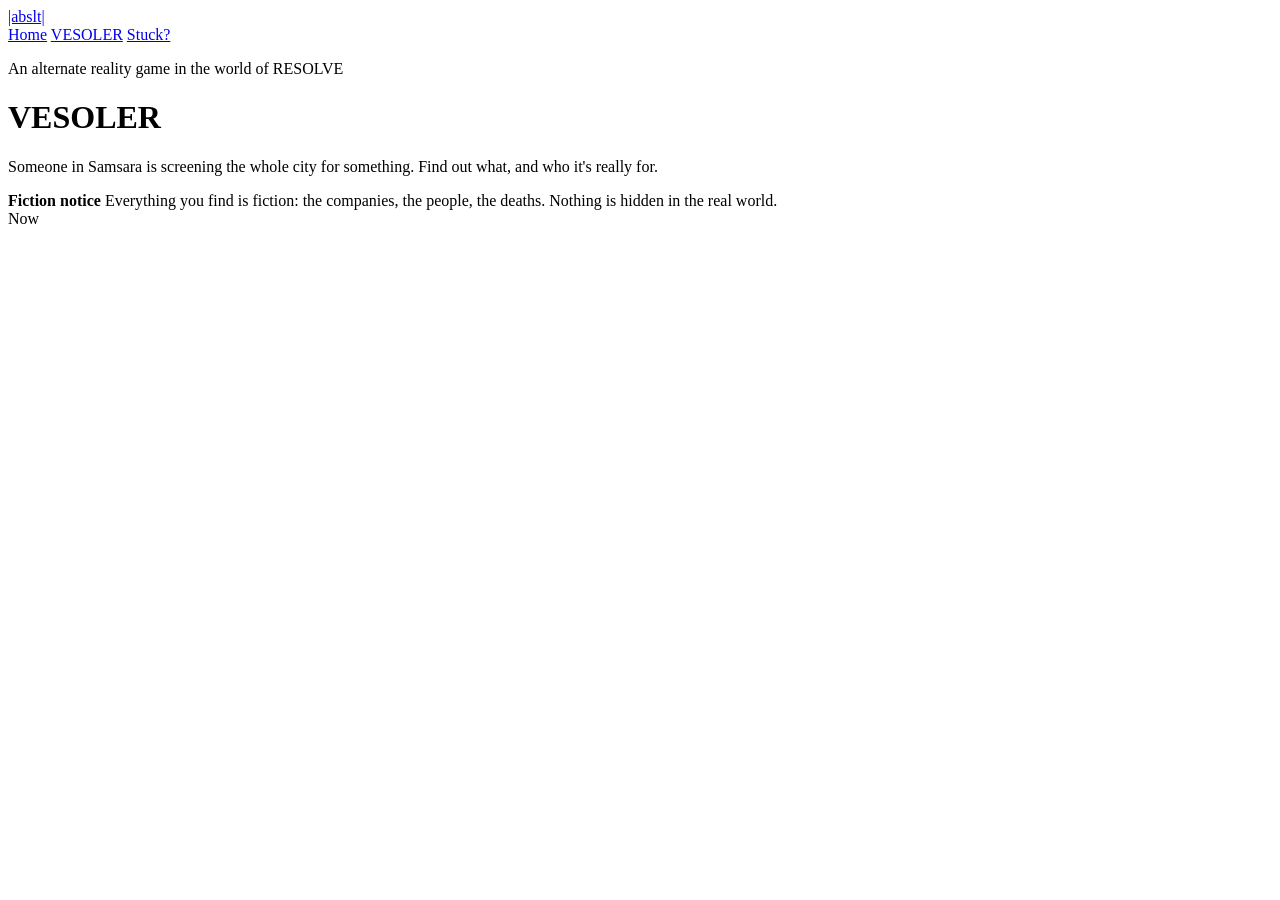
==== vesoler.html @ eb2dec8d "added header to vesoler.html, added stuck.html, added link to vesoler on index.html, added hub.css" ====
<!DOCTYPE html>
<html>
    <head>
        <title>VESOLER | abslt</title>
        <link rel="preconnect" href="https://fonts.googleapis.com">
        <link rel="preconnect" href="https://fonts.gstatic.com" crossorigin>
        <link rel="stylesheet" href="hub.css">
    </head>

    <body>
        <nav>
            <a class="mark" href="index.html">|abslt|</a>
            <div class="links">
                <a href="index.html">Home</a>
                <a href="vesoler.html" aria-current="page">VESOLER</a>
                <a href="stuck.html">Stuck?</a>
            </div>
        </nav>

        <main>
            <header class="hero">
                <div class="wrap">
                    <p class="mono">An alternate reality game in the world of RESOLVE</p>
                    <h1 class="title">
                        <span class="surface">VESOLER</span>
                    </h1>
                    <p class="lede">Someone in Samsara is screening the whole city for something. Find out what, and who it's really for.</p>
                    <div class="stamp">
                        <strong>Fiction notice</strong>
                        Everything you find is fiction: the companies, the people, the deaths. Nothing is hidden in the real world.
                    </div>
                </div>
            </header>

            <div class="wrap">
                <div class="status">
                    <span class="mono">Now</span>
                    <span class="now"></span>
                </div>
            </div>
        </main>
    </body>
</html>
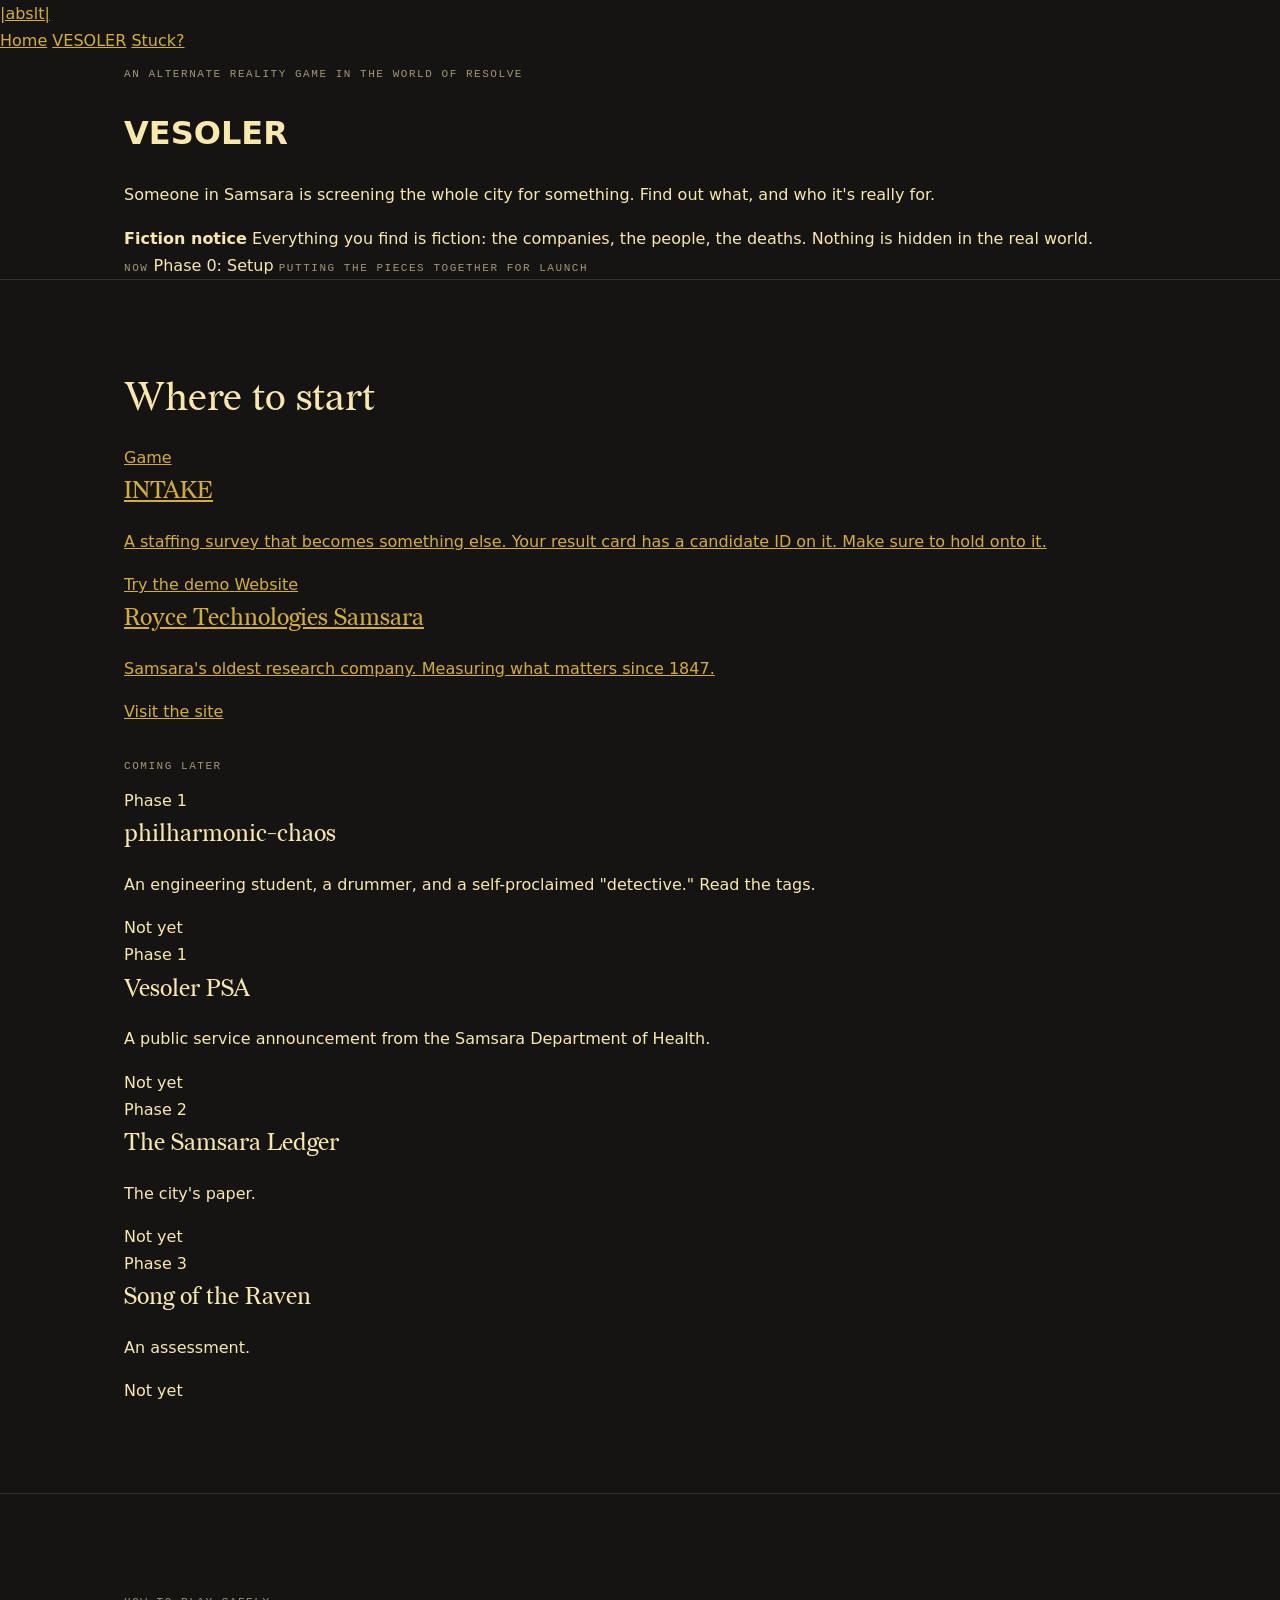
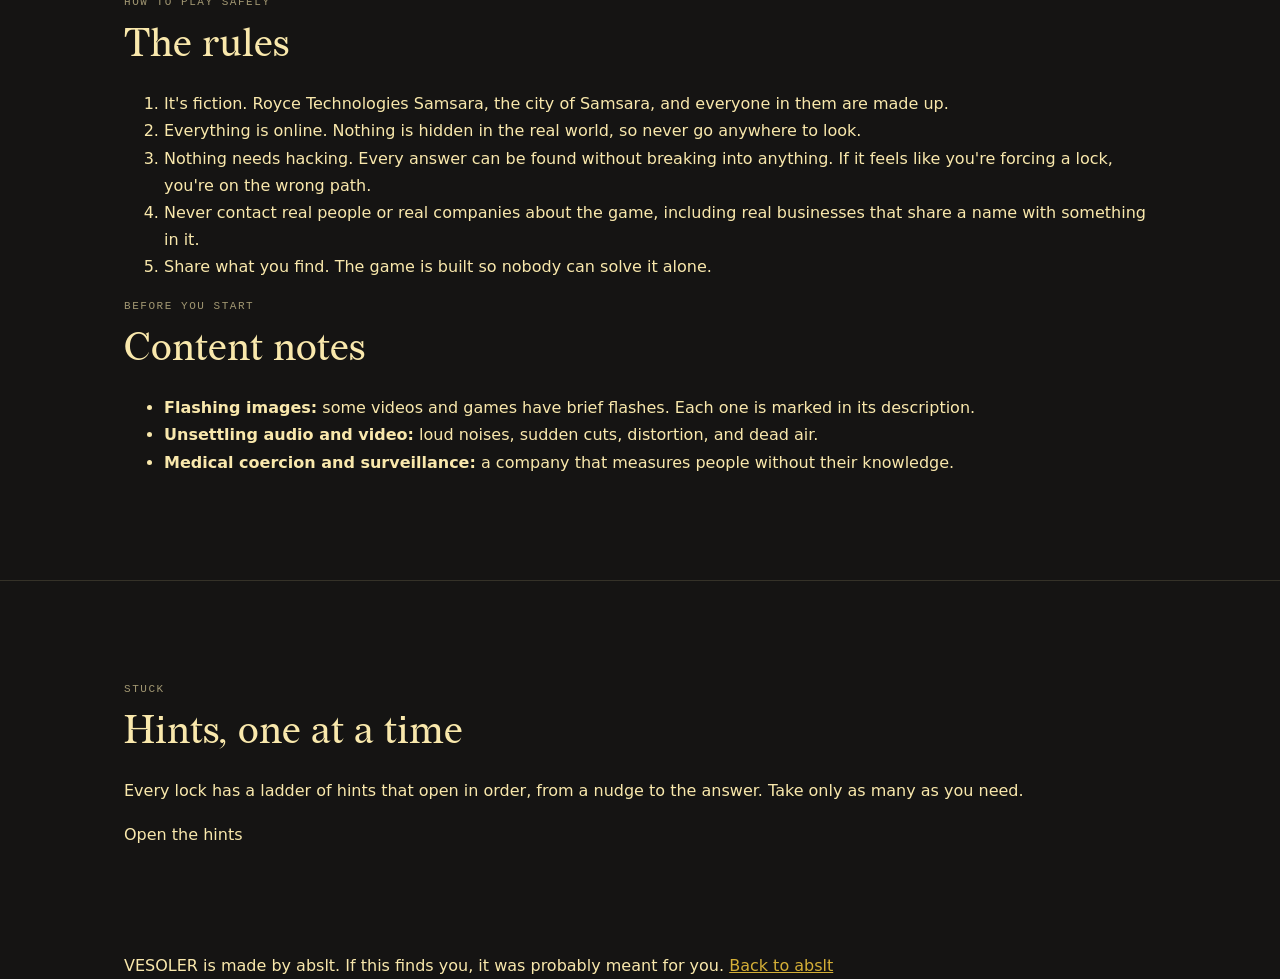
==== commit a11e81ed: "added help, rules, and content notes to vesoler.html; added root, fonts, and font styling to hub.css" ====
--- a/vesoler.html
+++ b/vesoler.html
@@ -32,12 +32,87 @@
                 </div>
             </header>
 
+            <!--Current State-->
             <div class="wrap">
                 <div class="status">
                     <span class="mono">Now</span>
-                    <span class="now"></span>
+                    <span class="now">Phase 0: Setup</span>
+                    <span class="mono">Putting the pieces together for launch</span>
                 </div>
             </div>
+
+            <!--Where to Start-->
+            <section id="start">
+                <div class="wrap">
+                    <h2>Where to start</h2>
+                    <div class="doors">
+                        <a class="door" href="https://github.com/absltx09/INTAKE">
+                            <span class="tag live">Game</span>
+                            <h3>INTAKE</h3>
+                            <p>A staffing survey that becomes something else. Your result card has a candidate ID on it. Make sure to hold onto it.</p>
+                            <span class="go">Try the demo</span>
+                        </a>
+                        <a class="door" href="https://github.com/absltx09/royce-tech-samsara">
+                            <span class="tag later">Website</span>
+                            <h3>Royce Technologies Samsara</h3>
+                            <p>Samsara's oldest research company. Measuring what matters since 1847.</p>
+                            <span class="go">Visit the site</span>
+                        </a>
+                    </div>
+                    <p class="mono" style="margin-top:32px">Coming later</p>
+                    <div class="doors">
+                        <div class="door soon"><span class="tag later">Phase 1</span><h3>philharmonic-chaos</h3><p>An engineering student, a drummer, and a self-proclaimed "detective." Read the tags.</p><span class="go">Not yet</span></div>
+                        <div class="door soon"><span class="tag later">Phase 1</span><h3>Vesoler PSA</h3><p>A public service announcement from the Samsara Department of Health.</p><span class="go">Not yet</span></div>
+                        <div class="door soon"><span class="tag later">Phase 2</span><h3>The Samsara Ledger</h3><p>The city's paper.</p><span class="go">Not yet</span></div>
+                        <div class="door soon"><span class="tag later">Phase 3</span><h3>Song of the Raven</h3><p>An assessment.</p><span class="go">Not yet</span></div>
+                    </div>
+                </div>
+            </section>
+
+            <!--Rules-->
+            <section id="rules">
+                <div class="wrap two">
+                    <div>
+                        <p class="mono">How to play safely</p>
+                        <h2>The rules</h2>
+                        <ol class="rules">
+                            <li>It's fiction. Royce Technologies Samsara, the city of Samsara, and everyone in them are made up.</li>
+                            <li>Everything is online. Nothing is hidden in the real world, so never go anywhere to look.</li>
+                            <li>Nothing needs hacking. Every answer can be found without breaking into anything. If it feels like you're forcing a lock, you're on the wrong path.</li>
+                            <li>Never contact real people or real companies about the game, including real businesses that share a name with something in it.</li>
+                            <li>Share what you find. The game is built so nobody can solve it alone.</li>
+                        </ol>
+                    </div>
+                    <div>
+                        <p class="mono">Before you start</p>
+                        <h2>Content notes</h2>
+                        <ul class="notes">
+                            <li><strong>Flashing images:</strong> some videos and games have brief flashes. Each one is marked in its description.</li>
+                            <li><strong>Unsettling audio and video:</strong> loud noises, sudden cuts, distortion, and dead air.</li>
+                            <li><strong>Medical coercion and surveillance:</strong> a company that measures people without their knowledge.</li>
+                        </ul>
+                    </div>
+                </div>
+            </section>
+
+            <!--Help-->
+            <section id="help">
+                <div class="wrap two">
+                    <div>
+                        <p class="mono">Stuck</p>
+                        <h2>Hints, one at a time</h2>
+                        <p>Every lock has a ladder of hints that open in order, from a nudge to the answer. Take only as many as you need.</p>
+                        <p><a href="stuck.html"></a>Open the hints</p>
+                    </div>
+                </div>
+            </section>
         </main>
+
+        <footer>
+            <div class="wrap">
+                <span>VESOLER is made by abslt. If this finds you, it was probably meant for you.</span>
+                <a href="index.html">Back to abslt</a>
+            </div>
+        </footer>
     </body>
 </html>
--- a/hub.css
+++ b/hub.css
@@ -0,0 +1,33 @@
+@font-face { font-family: 'Redaction'; src: url(fonts/Redaction-Regular.woff2); }
+@font-face { font-family: 'Redaction'; src: url(fonts/Redaction-Italic.woff2); font-style: italic; }
+@font-face { font-family: 'Redaction 35'; src: url(fonts/Redaction_35-Regular.woff2); }
+@font-face { font-family: 'Redaction 70'; src: url(fonts/Redaction_70-Regular.woff2); }
+
+:root {
+    --ink:#151413;--cream:#f9e8ac;--gold:#d4af37;--red:#912925;
+    --ash:#6e6a64;--silver:#c9c6bf;
+    --txt:#f9e8ac;--txt2:rgba(249,232,172,.62);--txt3:rgba(249,232,172,.32);
+    --line: rgba(249,232,172, .14); --goldline: rgba(212, 175, 55, .35);
+    --border:rgba(249,232,172,.1);--bw:rgba(212,175,55,.25);
+    --deco:'Italiana',Didot,Georgia,serif;
+    --litur:'Redaction',Georgia,serif;
+    --sans:'Inter',system-ui,sans-serif;
+    --mono:'IBM Plex Mono',ui-monospace,'Courier New',monospace;
+}
+
+* { box-sizing: border-box; }
+html { scroll-behavior: smooth;}
+body {
+    margin: 0; background: var(--ink); color: var(--cream);
+    font: 300 16px/1.7 var(--sans);
+    overflow-x: hidden;
+}
+a { color: var(--gold) }
+a:focus-visible, button:focus-visible, summary:focus-visible { outline: 1px solid var(--gold); outline-offset: 4px; }
+
+.wrap { max-width: 1080px; margin: 0 auto; padding: 0 24px; }
+section { padding: 88px 0; border-top: 1px solid var(--line); }
+
+.mono { font-family: var(--mono); font-size: 11px; letter-spacing: .14em; text-transform: uppercase; color: var(--txt2); }
+h2 { font-family: var(--litur); font-weight: 400; font-size: 40px; line-height: 1.1; margin: 8px 0 24px; }
+h3 { font-family: var(--litur); font-weight: 400; font-size: 24px; margin: 0 0 8px; }
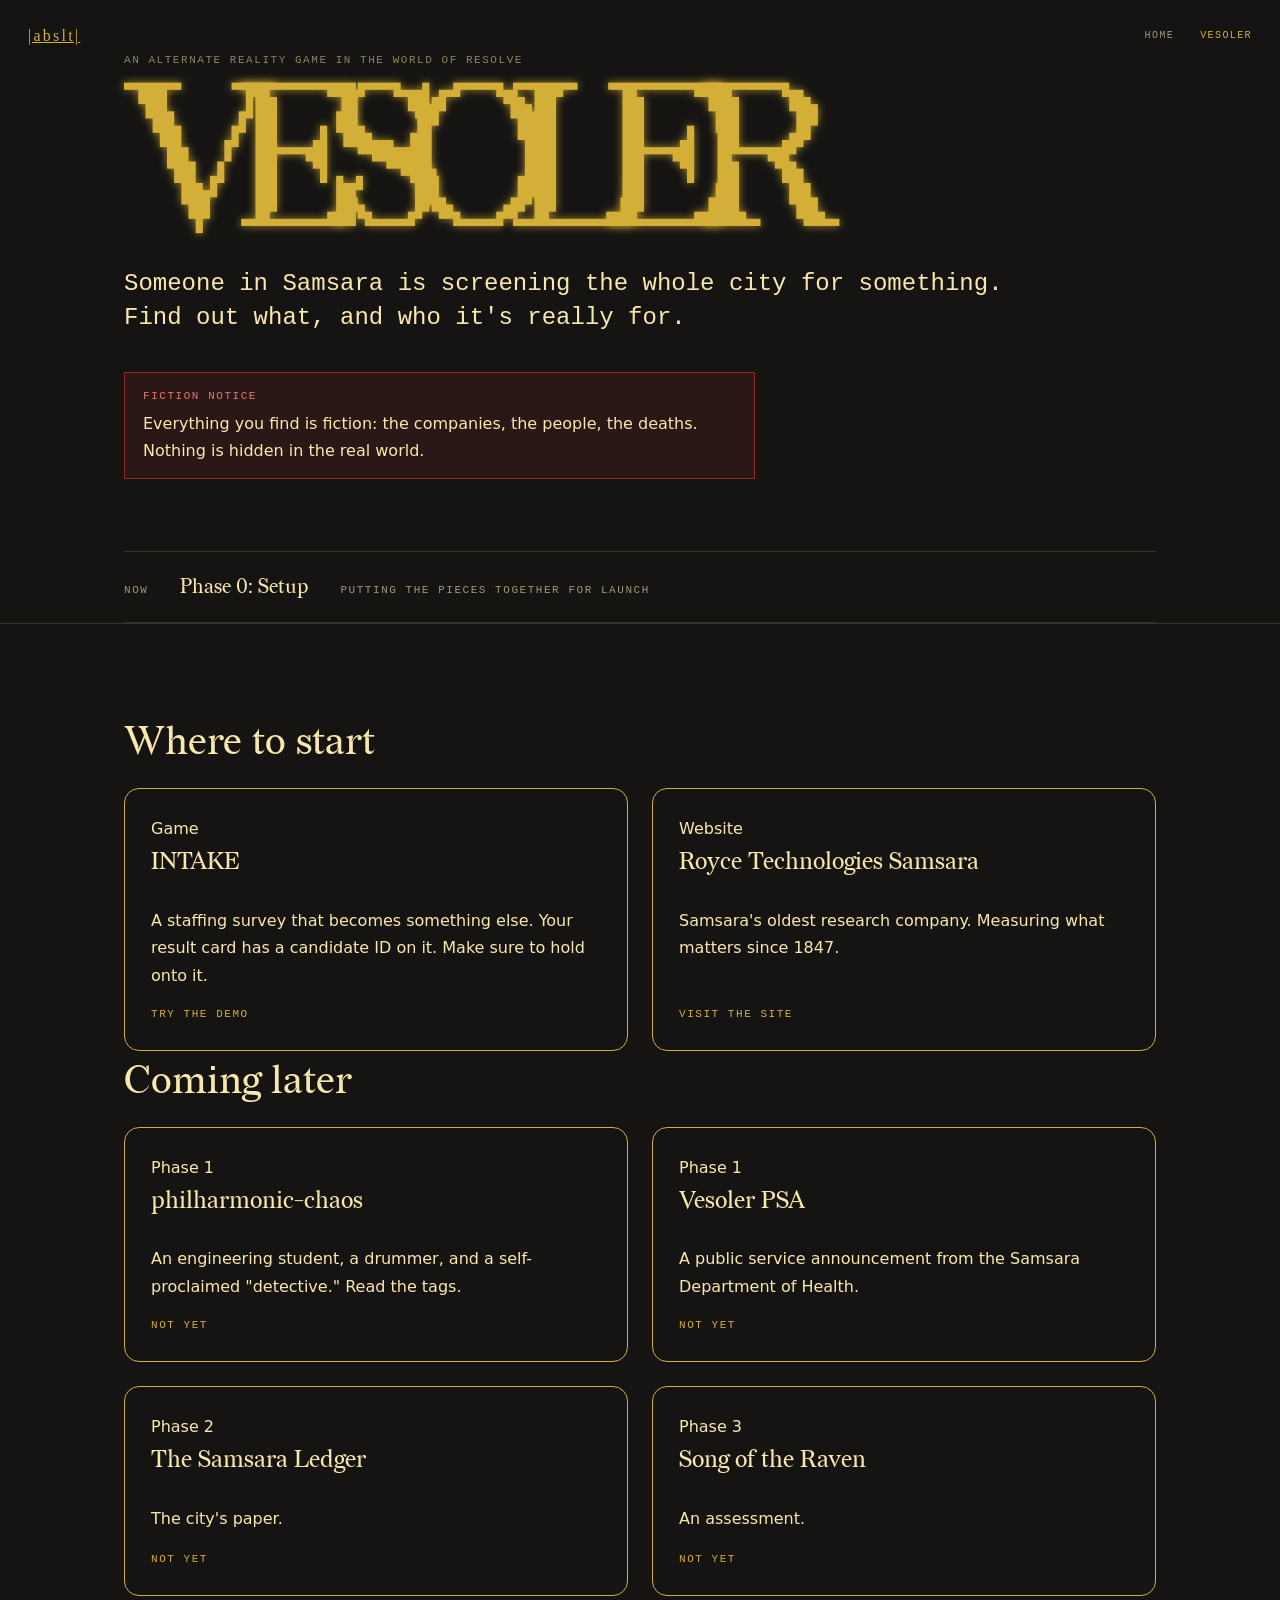
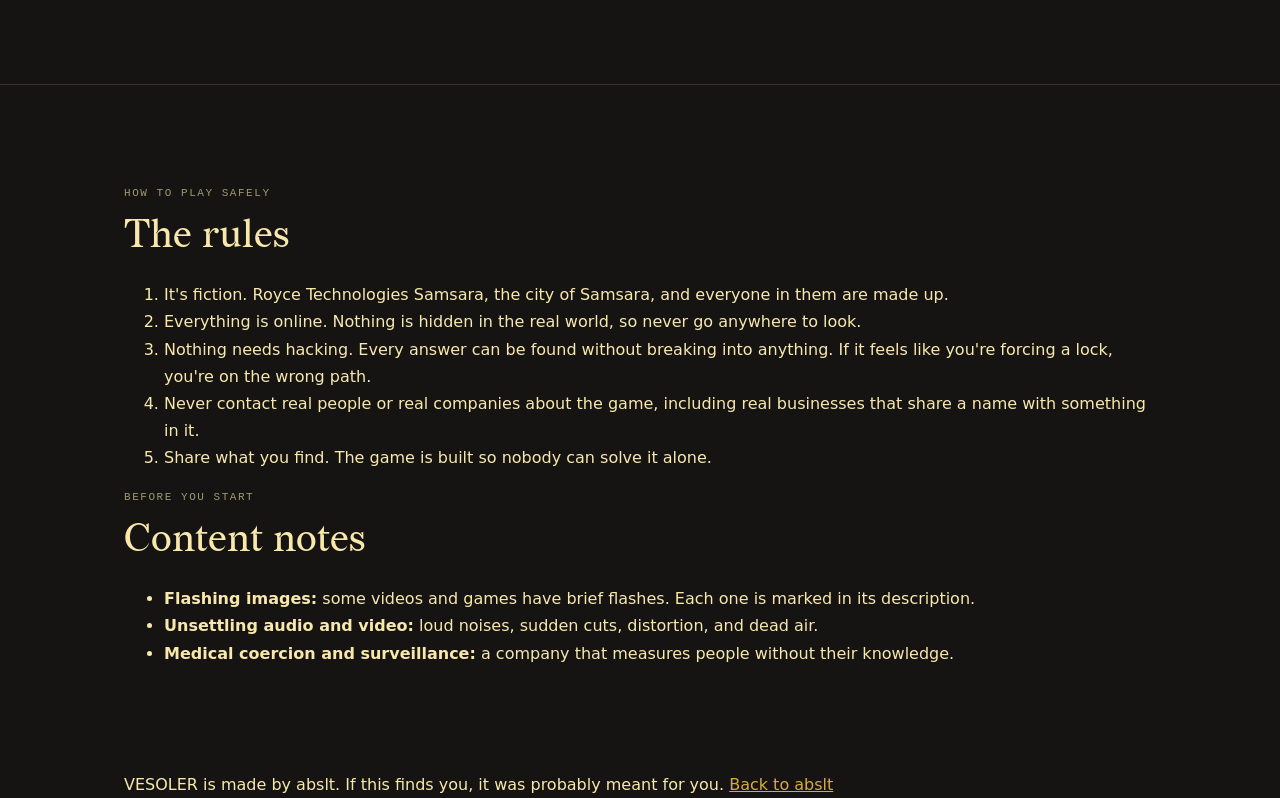
==== commit 2454f4c3: "removed stuck.html; added hero, nav, status, and door styling" ====
--- a/vesoler.html
+++ b/vesoler.html
@@ -11,9 +11,8 @@
         <nav>
             <a class="mark" href="index.html">|abslt|</a>
             <div class="links">
-                <a href="index.html">Home</a>
+                <a href="index.html">HOME</a>
                 <a href="vesoler.html" aria-current="page">VESOLER</a>
-                <a href="stuck.html">Stuck?</a>
             </div>
         </nav>
 
@@ -59,7 +58,7 @@
                             <span class="go">Visit the site</span>
                         </a>
                     </div>
-                    <p class="mono" style="margin-top:32px">Coming later</p>
+                    <h2>Coming later</h2>
                     <div class="doors">
                         <div class="door soon"><span class="tag later">Phase 1</span><h3>philharmonic-chaos</h3><p>An engineering student, a drummer, and a self-proclaimed "detective." Read the tags.</p><span class="go">Not yet</span></div>
                         <div class="door soon"><span class="tag later">Phase 1</span><h3>Vesoler PSA</h3><p>A public service announcement from the Samsara Department of Health.</p><span class="go">Not yet</span></div>
@@ -95,17 +94,6 @@
                 </div>
             </section>
 
-            <!--Help-->
-            <section id="help">
-                <div class="wrap two">
-                    <div>
-                        <p class="mono">Stuck</p>
-                        <h2>Hints, one at a time</h2>
-                        <p>Every lock has a ladder of hints that open in order, from a nudge to the answer. Take only as many as you need.</p>
-                        <p><a href="stuck.html"></a>Open the hints</p>
-                    </div>
-                </div>
-            </section>
         </main>
 
         <footer>
--- a/hub.css
+++ b/hub.css
@@ -28,6 +28,141 @@
 .wrap { max-width: 1080px; margin: 0 auto; padding: 0 24px; }
 section { padding: 88px 0; border-top: 1px solid var(--line); }
 
-.mono { font-family: var(--mono); font-size: 11px; letter-spacing: .14em; text-transform: uppercase; color: var(--txt2); }
-h2 { font-family: var(--litur); font-weight: 400; font-size: 40px; line-height: 1.1; margin: 8px 0 24px; }
-h3 { font-family: var(--litur); font-weight: 400; font-size: 24px; margin: 0 0 8px; }+.mono { 
+    font-family: var(--mono); 
+    font-size: 11px; 
+    letter-spacing: .14em; 
+    text-transform: uppercase; 
+    color: var(--txt2); 
+}
+h2 { 
+    font-family: var(--litur); 
+    font-weight: 400; 
+    font-size: 40px; line-height: 1.1; margin: 8px 0 24px; }
+h3 { 
+    font-family: var(--litur); 
+    font-weight: 400; 
+    font-size: 24px; 
+    margin: 0 0 8px; 
+}
+p { max-width: 62ch; }
+
+nav {
+    position: fixed;
+    top: 0;
+    left: 0;
+    right: 0;
+    z-index: 100;
+    display: flex;
+    align-items: center;
+    justify-content: space-between;
+    padding: 22px 28px;
+    background: linear-gradient(180deg, rgba(21,20,19,.92), transparent);
+}
+
+nav .mark {
+    font-family: var(--deco);
+    font-size: 16px;
+    letter-spacing: .14em;
+    color: var(--gold);
+}
+
+nav .links {
+    font-family: var(--mono);
+    display: flex;
+    gap: 26px;
+    color: var(--txt2);
+    text-transform: uppercase;
+    font-size: 10px;
+    letter-spacing: .14em;
+}
+
+nav .links a:hover { color: var(--gold); }
+nav .links a { color: var(--txt2); text-decoration: none }
+nav .links a[aria-current] { color: var(--gold); }
+
+.hero { padding: 40px 0 72px; border-top: 0; overflow-x: clip; }
+.title { position: relative; margin: 0; line-height: .82; }
+.title .surface {
+    display: block;
+    font-family: 'Redaction 35', var(--litur);
+    font-weight: 400;
+    font-size: clamp(64px, 16vw, 260px);
+    text-shadow: 0 0 8px rgba(212,175,55,.75);
+    letter-spacing: -0.2em;
+    color: var(--gold);
+}
+.hero .sub { margin-top: 28px; }
+.lede {
+    font-family: var(--mono);
+    font-size: 24px;
+    line-height: 1.45;
+    color: var(--cream);
+    margin: 18px 0 0;
+}
+
+.stamp {
+    display: inline-block;
+    margin-top: 36px;
+    border: 1px solid var(--red);
+    color: var(--cream);
+    padding: 14px 18px;
+    max-width: 62ch;
+    background: rgba(145, 41, 37, .18);
+}
+.stamp strong {
+    font-family: var(--mono);
+    font-weight: 500;
+    font-size: 11px;
+    letter-spacing: .14em;
+    color: #e0786f;
+    display: block;
+    margin-bottom: 4px;
+    text-transform: uppercase;
+}
+
+.status {
+    display: flex;
+    flex-wrap: wrap;
+    gap: 8px 32px;
+    align-items: baseline;
+    padding: 18px 0;
+    border-top: 1px solid var(--line);
+    border-bottom: 1px solid var(--line);
+}
+.status .now {
+    font-family: var(--litur);
+    font-size: 20px;
+}
+
+.doors {
+    display: grid;
+    grid-template-columns: repeat(2, 1fr);
+    gap: 24px;
+}
+.door {
+    border: 1px solid var(--gold);
+    border-radius: 15px;
+    padding: 26px;
+    display: flex;
+    flex-direction: column;
+    text-decoration: none;
+    color: var(--cream);
+    transition: transform .3s, box-shadow .3s;
+    min-height: 210px;
+}
+.door:hover{
+    transform: translateY(-10px);
+    box-shadow: 0 0 8px rgba(145,41,37,.75);
+    color: var(--red);
+    border-color: var(--red);
+}
+.door .p { color: var(--txt2); margin: 0 0 18px; }
+.door .go {
+    margin-top: auto;
+    font-family: var(--mono);
+    font-size: 11px;
+    letter-spacing: .14em;
+    text-transform: uppercase;
+    color: var(--gold);
+}
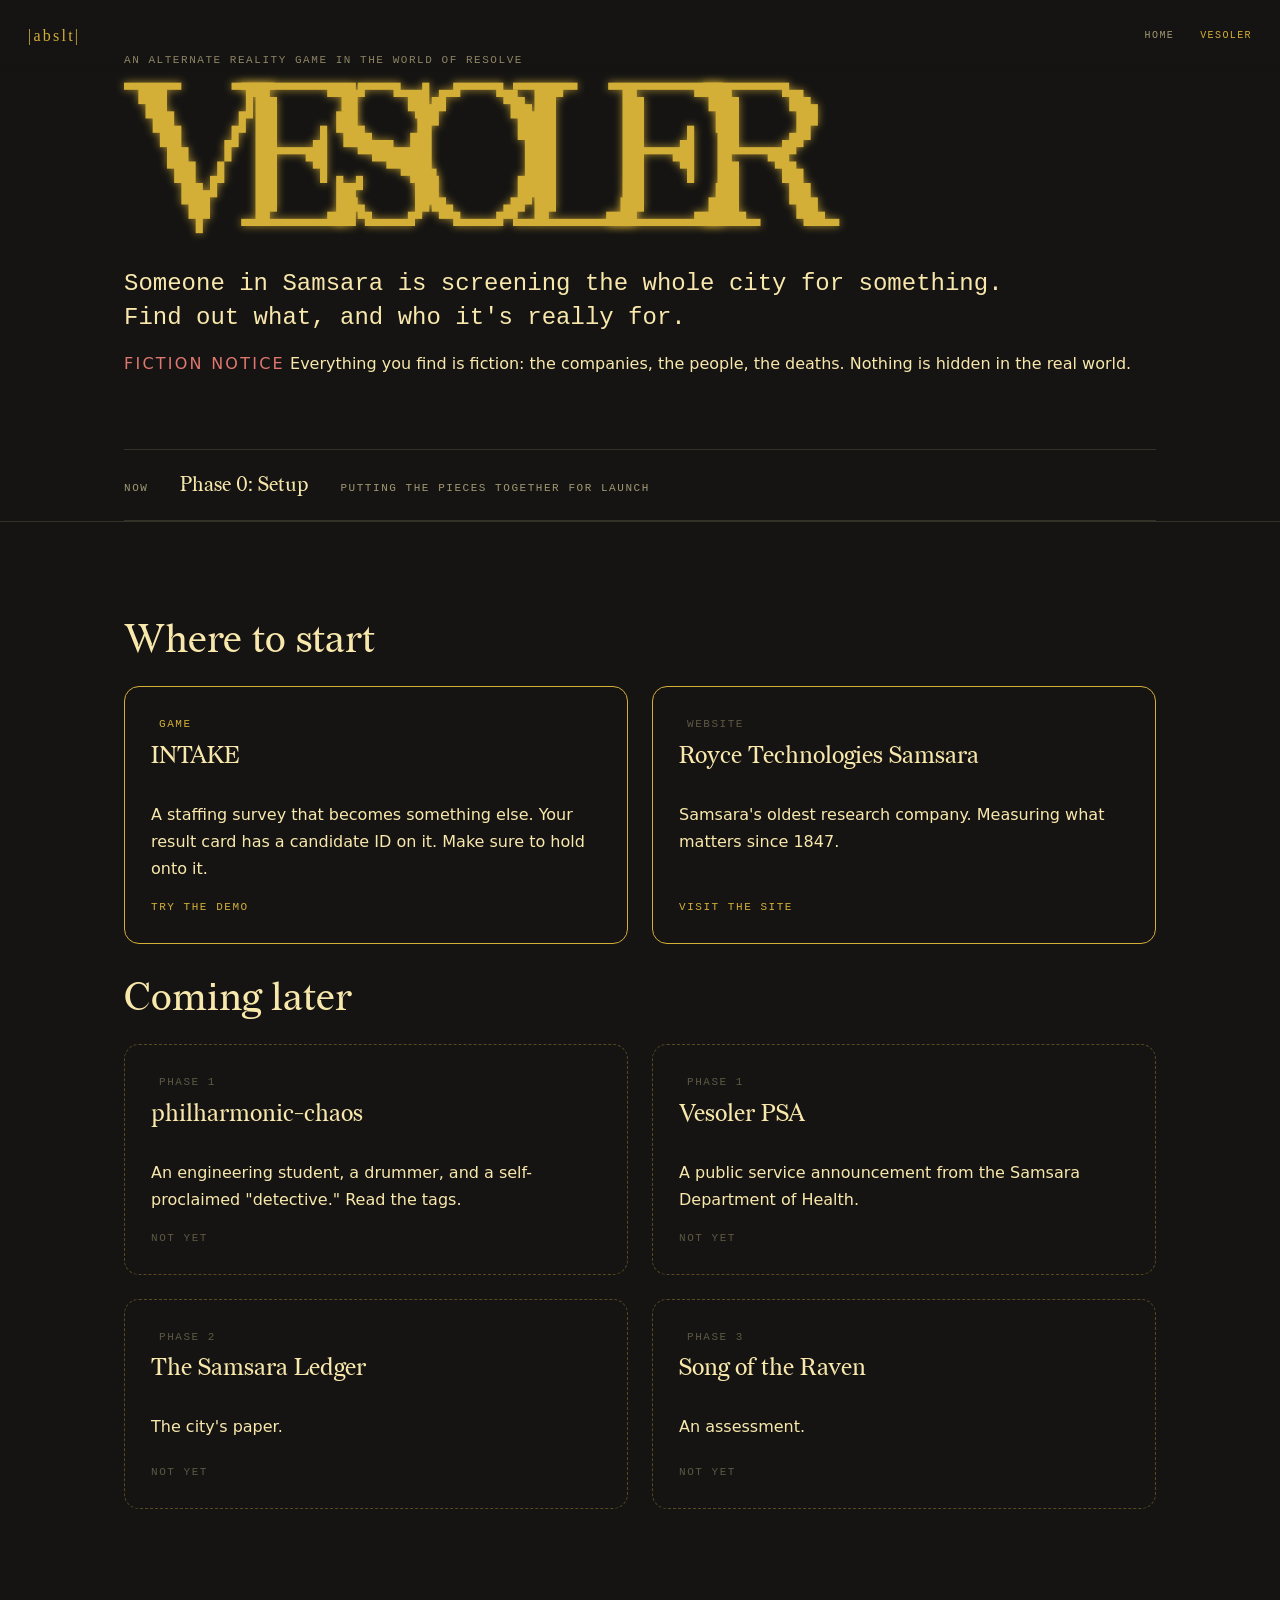
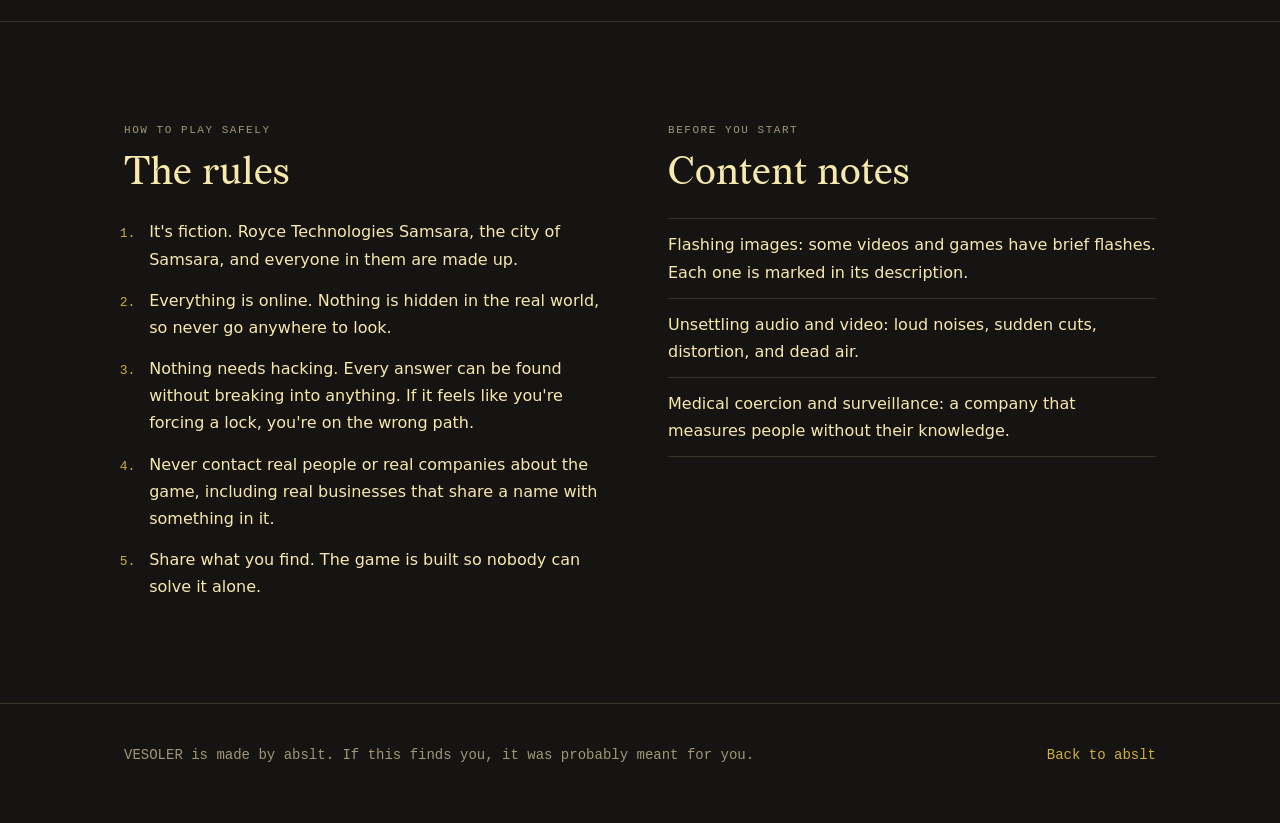
==== commit 5ed796ee: "completed hub.css" ====
--- a/vesoler.html
+++ b/vesoler.html
@@ -25,8 +25,7 @@
                     </h1>
                     <p class="lede">Someone in Samsara is screening the whole city for something. Find out what, and who it's really for.</p>
                     <div class="stamp">
-                        <strong>Fiction notice</strong>
-                        Everything you find is fiction: the companies, the people, the deaths. Nothing is hidden in the real world.
+                        <strong>Fiction notice</strong> Everything you find is fiction: the companies, the people, the deaths. Nothing is hidden in the real world.
                     </div>
                 </div>
             </header>
--- a/hub.css
+++ b/hub.css
@@ -65,6 +65,7 @@
     font-size: 16px;
     letter-spacing: .14em;
     color: var(--gold);
+    text-decoration: none;
 }
 
 nav .links {
@@ -103,21 +104,13 @@
 
 .stamp {
     display: inline-block;
-    margin-top: 36px;
-    border: 1px solid var(--red);
     color: var(--cream);
-    padding: 14px 18px;
-    max-width: 62ch;
-    background: rgba(145, 41, 37, .18);
+    padding-top: 14px;
 }
 .stamp strong {
-    font-family: var(--mono);
     font-weight: 500;
-    font-size: 11px;
     letter-spacing: .14em;
     color: #e0786f;
-    display: block;
-    margin-bottom: 4px;
     text-transform: uppercase;
 }
 
@@ -139,6 +132,7 @@
     display: grid;
     grid-template-columns: repeat(2, 1fr);
     gap: 24px;
+    padding-bottom: 24px;
 }
 .door {
     border: 1px solid var(--gold);
@@ -153,9 +147,8 @@
 }
 .door:hover{
     transform: translateY(-10px);
-    box-shadow: 0 0 8px rgba(145,41,37,.75);
-    color: var(--red);
-    border-color: var(--red);
+    box-shadow: 0 0 8px rgba(212,175,55,.75);
+    border-color: var(--gold);
 }
 .door .p { color: var(--txt2); margin: 0 0 18px; }
 .door .go {
@@ -165,4 +158,52 @@
     letter-spacing: .14em;
     text-transform: uppercase;
     color: var(--gold);
+}
+.door.soon {
+    border-style: dashed;
+    border-color: var(--goldline);
+}
+.door.soon .go { color: var(--txt3); }
+.tag {
+    font-family: var(--mono);
+    font-size: 11px;
+    letter-spacing: .14em;
+    text-transform: uppercase;
+    padding: 2px 8px;
+}
+.tag.live { color: var(--gold); }
+.tag.archived { color: var(--txt2); }
+.tag.later { color: var(--txt3); }
+
+.two {
+    display: grid;
+    grid-template-columns: 1fr 1fr;
+    gap: 56px;
+}
+ol.rules { padding-left: 1.2em; margin: 0; }
+ol.rules li { margin-bottom: 14px; padding-left: 6px; }
+ol.rules li::marker { font-family: var(--mono); color: var(--gold); font-size: 13px; }
+ul.notes { list-style: none; padding: 0; margin: 0; }
+ul.notes li { padding: 12px 0; border-bottom: 1px solid var(--line); }
+ul.notes li:first-child { border-top: 1px solid var(--line); }
+ul.notes strong { font-weight: 500; }
+
+footer {
+    border-top: 1px solid var(--line);
+    padding: 40px 0 56px; 
+    color: var(--txt2);
+    font-size: 14px;
+}
+footer .wrap {
+    display: flex;
+    flex-wrap: wrap; 
+    justify-content: space-between;
+    gap: 16px;
+}
+footer span {
+    font-family: var(--mono);
+}
+footer a {
+    font-family: var(--mono);
+    text-decoration: none;
 }
